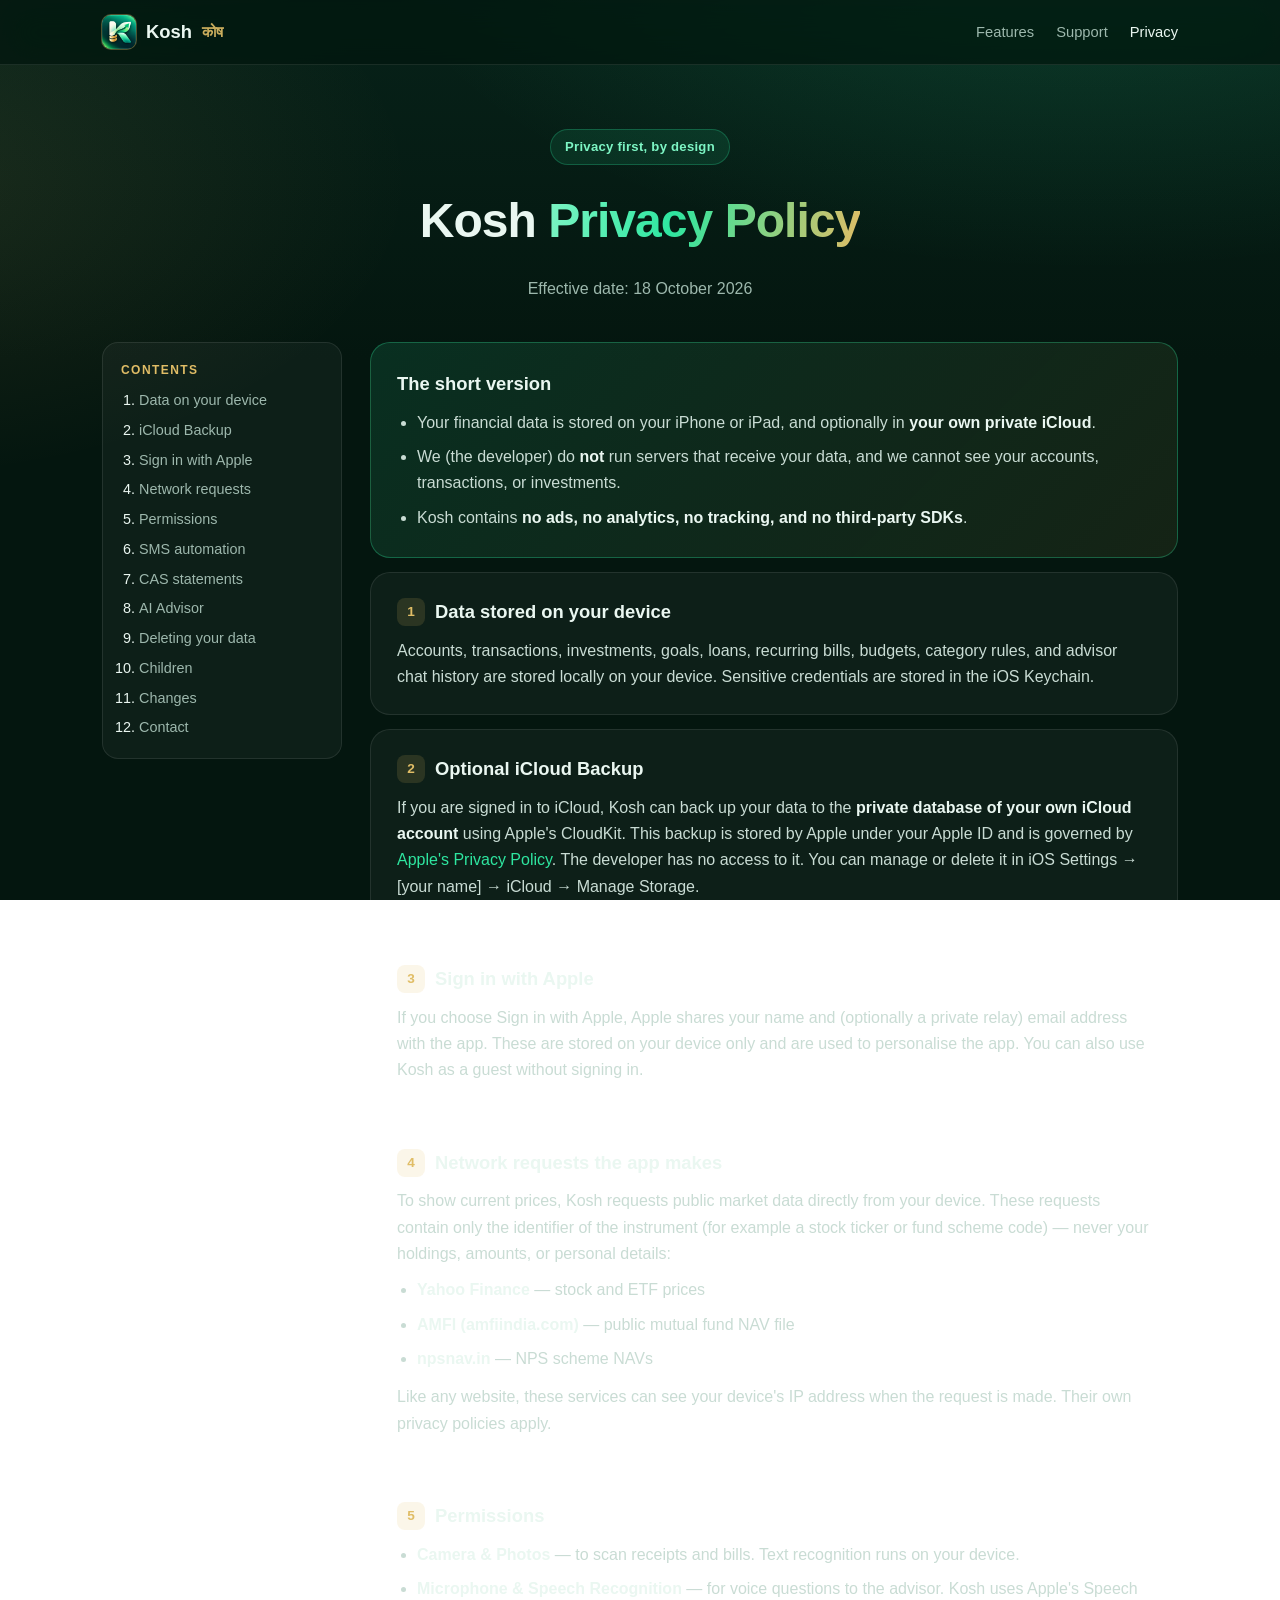
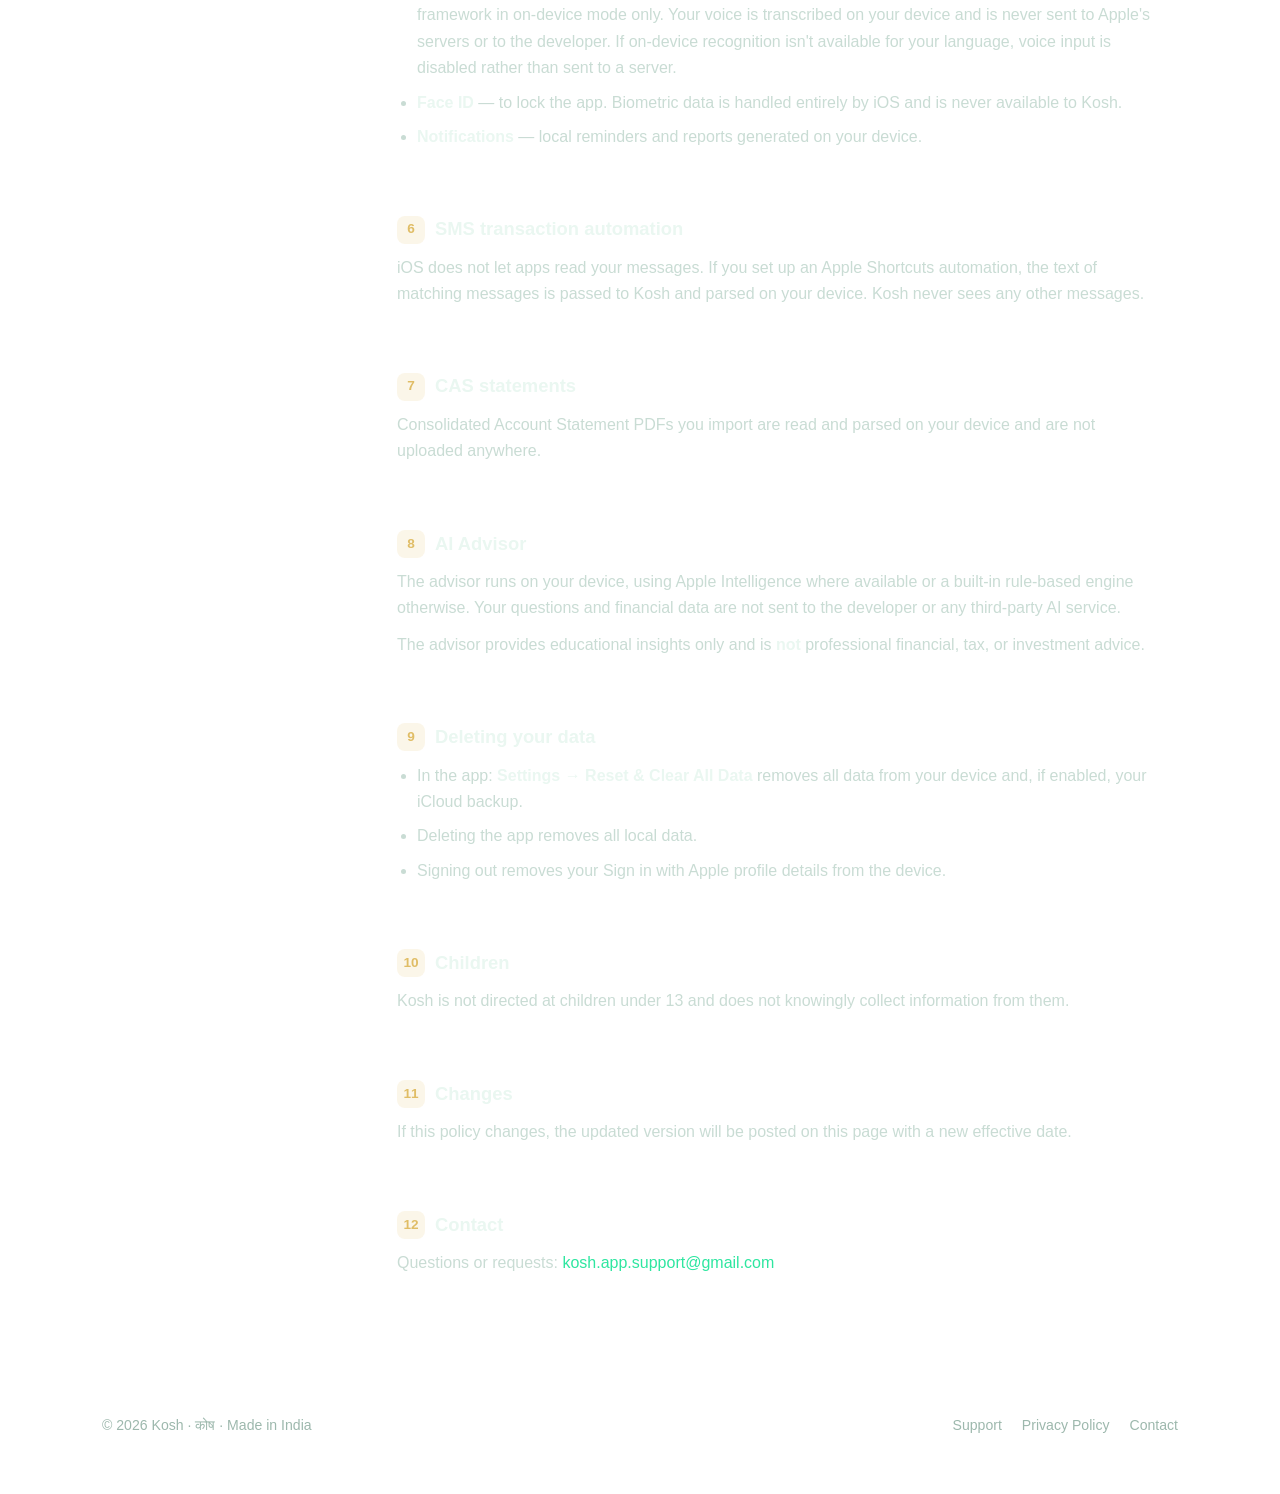
==== privacy.html @ d5144a24 "Kosh support and privacy policy site" ====
<!DOCTYPE html>
<html lang="en">
<head>
<meta charset="utf-8">
<meta name="viewport" content="width=device-width, initial-scale=1">
<title>Privacy Policy — Kosh</title>
<meta name="description" content="How Kosh handles your data: stored on your device and your own private iCloud. No ads, no trackers, no servers.">
<meta name="theme-color" content="#04160f">
<link rel="icon" type="image/png" href="assets/favicon.png">
<link rel="apple-touch-icon" href="assets/apple-touch-icon.png">
<link rel="stylesheet" href="style.css?v=2">
</head>
<body>

<header class="nav">
  <div class="wrap">
    <a class="brand" href="./"><img src="assets/kosh-icon-512.png" alt="">Kosh <span class="deva">कोष</span></a>
    <nav class="nav-links" aria-label="Main">
      <a href="./#features" class="hide-sm">Features</a>
      <a href="./#faq">Support</a>
      <a href="privacy.html" aria-current="page">Privacy</a>
    </nav>
  </div>
</header>

<main class="wrap">
  <div class="legal-hero">
    <span class="eyebrow">Privacy first, by design</span>
    <h1>Kosh <span class="grad">Privacy Policy</span></h1>
    <p class="meta">Effective date: 18 October 2026</p>
  </div>

  <div class="legal">
    <aside class="toc" aria-label="Contents">
      <b>Contents</b>
      <ol>
        <li><a href="#device">Data on your device</a></li>
        <li><a href="#icloud">iCloud Backup</a></li>
        <li><a href="#siwa">Sign in with Apple</a></li>
        <li><a href="#network">Network requests</a></li>
        <li><a href="#permissions">Permissions</a></li>
        <li><a href="#sms">SMS automation</a></li>
        <li><a href="#cas">CAS statements</a></li>
        <li><a href="#ai">AI Advisor</a></li>
        <li><a href="#delete">Deleting your data</a></li>
        <li><a href="#children">Children</a></li>
        <li><a href="#changes">Changes</a></li>
        <li><a href="#contact">Contact</a></li>
      </ol>
    </aside>

    <div class="doc">
      <div class="summary-card">
        <h2>The short version</h2>
        <ul>
          <li>Your financial data is stored on your iPhone or iPad, and optionally in <strong>your own private iCloud</strong>.</li>
          <li>We (the developer) do <strong>not</strong> run servers that receive your data, and we cannot see your accounts, transactions, or investments.</li>
          <li>Kosh contains <strong>no ads, no analytics, no tracking, and no third-party SDKs</strong>.</li>
        </ul>
      </div>

      <section id="device">
        <h2><span class="n">1</span>Data stored on your device</h2>
        <p>Accounts, transactions, investments, goals, loans, recurring bills, budgets, category rules, and advisor chat history are stored locally on your device. Sensitive credentials are stored in the iOS Keychain.</p>
      </section>

      <section id="icloud">
        <h2><span class="n">2</span>Optional iCloud Backup</h2>
        <p>If you are signed in to iCloud, Kosh can back up your data to the <strong>private database of your own iCloud account</strong> using Apple's CloudKit. This backup is stored by Apple under your Apple ID and is governed by <a href="https://www.apple.com/legal/privacy/">Apple's Privacy Policy</a>. The developer has no access to it. You can manage or delete it in iOS Settings → [your name] → iCloud → Manage Storage.</p>
      </section>

      <section id="siwa">
        <h2><span class="n">3</span>Sign in with Apple</h2>
        <p>If you choose Sign in with Apple, Apple shares your name and (optionally a private relay) email address with the app. These are stored on your device only and are used to personalise the app. You can also use Kosh as a guest without signing in.</p>
      </section>

      <section id="network">
        <h2><span class="n">4</span>Network requests the app makes</h2>
        <p>To show current prices, Kosh requests public market data directly from your device. These requests contain only the identifier of the instrument (for example a stock ticker or fund scheme code) — never your holdings, amounts, or personal details:</p>
        <ul>
          <li><strong>Yahoo Finance</strong> — stock and ETF prices</li>
          <li><strong>AMFI (amfiindia.com)</strong> — public mutual fund NAV file</li>
          <li><strong>npsnav.in</strong> — NPS scheme NAVs</li>
        </ul>
        <p>Like any website, these services can see your device's IP address when the request is made. Their own privacy policies apply.</p>
      </section>

      <section id="permissions">
        <h2><span class="n">5</span>Permissions</h2>
        <ul>
          <li><strong>Camera &amp; Photos</strong> — to scan receipts and bills. Text recognition runs on your device.</li>
          <li><strong>Microphone &amp; Speech Recognition</strong> — for voice questions to the advisor. Kosh uses Apple's Speech framework in on-device mode only. Your voice is transcribed on your device and is never sent to Apple's servers or to the developer. If on-device recognition isn't available for your language, voice input is disabled rather than sent to a server.</li>
          <li><strong>Face ID</strong> — to lock the app. Biometric data is handled entirely by iOS and is never available to Kosh.</li>
          <li><strong>Notifications</strong> — local reminders and reports generated on your device.</li>
        </ul>
      </section>

      <section id="sms">
        <h2><span class="n">6</span>SMS transaction automation</h2>
        <p>iOS does not let apps read your messages. If you set up an Apple Shortcuts automation, the text of matching messages is passed to Kosh and parsed on your device. Kosh never sees any other messages.</p>
      </section>

      <section id="cas">
        <h2><span class="n">7</span>CAS statements</h2>
        <p>Consolidated Account Statement PDFs you import are read and parsed on your device and are not uploaded anywhere.</p>
      </section>

      <section id="ai">
        <h2><span class="n">8</span>AI Advisor</h2>
        <p>The advisor runs on your device, using Apple Intelligence where available or a built-in rule-based engine otherwise. Your questions and financial data are not sent to the developer or any third-party AI service.</p>
        <p>The advisor provides educational insights only and is <strong>not</strong> professional financial, tax, or investment advice.</p>
      </section>

      <section id="delete">
        <h2><span class="n">9</span>Deleting your data</h2>
        <ul>
          <li>In the app: <strong>Settings → Reset &amp; Clear All Data</strong> removes all data from your device and, if enabled, your iCloud backup.</li>
          <li>Deleting the app removes all local data.</li>
          <li>Signing out removes your Sign in with Apple profile details from the device.</li>
        </ul>
      </section>

      <section id="children">
        <h2><span class="n">10</span>Children</h2>
        <p>Kosh is not directed at children under 13 and does not knowingly collect information from them.</p>
      </section>

      <section id="changes">
        <h2><span class="n">11</span>Changes</h2>
        <p>If this policy changes, the updated version will be posted on this page with a new effective date.</p>
      </section>

      <section id="contact">
        <h2><span class="n">12</span>Contact</h2>
        <p>Questions or requests: <a href="mailto:kosh.app.support@gmail.com">kosh.app.support@gmail.com</a></p>
      </section>
    </div>
  </div>
</main>

<footer>
  <div class="wrap">
    <span>© 2026 Kosh · कोष · Made in India</span>
    <nav aria-label="Footer"><a href="./#faq">Support</a><a href="privacy.html">Privacy Policy</a><a href="mailto:kosh.app.support@gmail.com">Contact</a></nav>
  </div>
</footer>

</body>
</html>
---- style.css ----
/* Kosh — brand theme (emerald vault, mint growth, gold coins). No web fonts, no trackers. */
:root {
    --bg: #04160f;
    --bg-2: #072219;
    --surface: rgba(255, 255, 255, 0.04);
    --surface-2: rgba(255, 255, 255, 0.07);
    --border: rgba(255, 255, 255, 0.09);
    --text: #eaf7f1;
    --muted: #9db8ad;
    --mint: #2ee6a0;
    --mint-2: #7df5c4;
    --emerald: #0f7a5a;
    --gold: #e0bd66;
    --gold-2: #b8913a;
    --ivory: #f7f3e6;
    --violet: #8b7cff;
    --radius: 20px;
    --shadow: 0 20px 60px -20px rgba(0, 0, 0, 0.6);
    --max: 1120px;
}

* { box-sizing: border-box; }
html { scroll-behavior: smooth; }
body {
    margin: 0;
    font: 16px/1.65 -apple-system, BlinkMacSystemFont, "SF Pro Text", "Segoe UI", Roboto, "Noto Sans Devanagari", sans-serif;
    color: var(--text);
    background:
        radial-gradient(1200px 600px at 85% -10%, rgba(46, 230, 160, 0.16), transparent 60%),
        radial-gradient(900px 500px at -10% 20%, rgba(224, 189, 102, 0.10), transparent 60%),
        linear-gradient(180deg, var(--bg-2), var(--bg) 40%);
    background-attachment: fixed;
    -webkit-font-smoothing: antialiased;
}
a { color: var(--mint); text-decoration: none; }
a:hover { text-decoration: underline; }
img { max-width: 100%; display: block; }
.wrap { max-width: var(--max); margin: 0 auto; padding: 0 22px; }

/* ---------- Nav ---------- */
.nav {
    position: sticky; top: 0; z-index: 10;
    backdrop-filter: saturate(160%) blur(18px);
    -webkit-backdrop-filter: saturate(160%) blur(18px);
    background: rgba(4, 22, 15, 0.72);
    border-bottom: 1px solid var(--border);
}
.nav .wrap { display: flex; align-items: center; justify-content: space-between; height: 64px; }
.brand { display: flex; align-items: center; gap: 10px; color: var(--text); font-weight: 700; font-size: 1.15rem; }
.brand:hover { text-decoration: none; }
.brand img { width: 34px; height: 34px; border-radius: 9px; box-shadow: 0 0 0 1px rgba(224, 189, 102, 0.35); }
.brand .deva { color: var(--gold); font-weight: 600; font-size: 0.95rem; opacity: 0.9; }
.nav-links { display: flex; gap: 22px; font-size: 0.92rem; }
.nav-links a { color: var(--muted); }
.nav-links a:hover, .nav-links a[aria-current="page"] { color: var(--text); text-decoration: none; }

/* ---------- Hero ---------- */
.hero { padding: 88px 0 56px; text-align: center; }
.hero-icon {
    width: 128px; height: 128px; margin: 0 auto 28px; border-radius: 30px;
    box-shadow: 0 0 0 1px rgba(224, 189, 102, 0.35), 0 30px 80px -10px rgba(46, 230, 160, 0.45);
}
.eyebrow {
    display: inline-flex; align-items: center; gap: 8px;
    padding: 6px 14px; border-radius: 999px;
    background: rgba(46, 230, 160, 0.10); border: 1px solid rgba(46, 230, 160, 0.25);
    color: var(--mint-2); font-size: 0.82rem; font-weight: 600; letter-spacing: 0.02em;
}
.hero h1 {
    margin: 22px auto 16px; max-width: 820px;
    font-size: clamp(2.3rem, 5.5vw, 4rem); line-height: 1.08; letter-spacing: -0.03em;
}
.grad {
    background: linear-gradient(100deg, var(--mint-2), var(--mint) 40%, var(--gold) 100%);
    -webkit-background-clip: text; background-clip: text; color: transparent;
}
.hero p.lead { max-width: 640px; margin: 0 auto; color: var(--muted); font-size: 1.15rem; }
.cta-row { display: flex; gap: 12px; justify-content: center; flex-wrap: wrap; margin-top: 34px; }
.btn {
    display: inline-flex; align-items: center; gap: 10px;
    padding: 13px 22px; border-radius: 14px; font-weight: 650; font-size: 0.98rem;
    border: 1px solid var(--border); color: var(--text); background: var(--surface-2);
}
.btn:hover { text-decoration: none; background: rgba(255, 255, 255, 0.11); }
.btn-primary {
    color: #032116; border: none;
    background: linear-gradient(135deg, var(--mint-2), var(--mint));
    box-shadow: 0 12px 30px -10px rgba(46, 230, 160, 0.7);
}
.btn-primary:hover { background: linear-gradient(135deg, #9af8d2, #45ecb0); }
.btn svg { width: 18px; height: 18px; }

/* ---------- Trust strip ---------- */
.trust { display: flex; justify-content: center; flex-wrap: wrap; gap: 10px 26px; margin-top: 46px; color: var(--muted); font-size: 0.9rem; }
.trust span { display: inline-flex; align-items: center; gap: 8px; }
.trust svg { width: 16px; height: 16px; color: var(--mint); }

/* ---------- Sections ---------- */
section { padding: 72px 0; }
.section-head { text-align: center; max-width: 680px; margin: 0 auto 44px; }
.section-head .kicker { color: var(--gold); font-weight: 700; font-size: 0.8rem; letter-spacing: 0.14em; text-transform: uppercase; }
.section-head h2 { margin: 10px 0 12px; font-size: clamp(1.7rem, 3.4vw, 2.5rem); letter-spacing: -0.02em; line-height: 1.15; }
.section-head p { color: var(--muted); margin: 0; font-size: 1.05rem; }

/* ---------- Feature grid ---------- */
.grid { display: grid; gap: 16px; grid-template-columns: repeat(auto-fit, minmax(250px, 1fr)); }
.card {
    position: relative; padding: 24px; border-radius: var(--radius);
    background: linear-gradient(180deg, var(--surface-2), var(--surface));
    border: 1px solid var(--border);
    transition: transform 0.2s ease, border-color 0.2s ease;
}
.card:hover { transform: translateY(-3px); border-color: rgba(46, 230, 160, 0.35); }
.card h3 { margin: 14px 0 6px; font-size: 1.08rem; }
.card p { margin: 0; color: var(--muted); font-size: 0.95rem; }
.ico {
    width: 44px; height: 44px; border-radius: 12px; display: grid; place-items: center;
    background: rgba(46, 230, 160, 0.12); color: var(--mint);
    box-shadow: inset 0 0 0 1px rgba(46, 230, 160, 0.25);
}
.ico svg { width: 22px; height: 22px; }
.ico.gold { background: rgba(224, 189, 102, 0.13); color: var(--gold); box-shadow: inset 0 0 0 1px rgba(224, 189, 102, 0.3); }
.ico.violet { background: rgba(139, 124, 255, 0.14); color: var(--violet); box-shadow: inset 0 0 0 1px rgba(139, 124, 255, 0.3); }

/* ---------- Spotlight (AI advisor) ---------- */
.spotlight {
    display: grid; gap: 36px; align-items: center; grid-template-columns: 1.1fr 1fr;
    padding: 40px; border-radius: 28px;
    background:
        radial-gradient(600px 300px at 100% 0%, rgba(139, 124, 255, 0.18), transparent 70%),
        linear-gradient(160deg, rgba(15, 122, 90, 0.35), rgba(4, 22, 15, 0.6));
    border: 1px solid var(--border); box-shadow: var(--shadow);
}
.spotlight h2 { margin: 10px 0 12px; font-size: clamp(1.6rem, 3vw, 2.2rem); letter-spacing: -0.02em; line-height: 1.15; }
.spotlight p { color: var(--muted); }
.ticks { list-style: none; padding: 0; margin: 18px 0 0; display: grid; gap: 10px; }
.ticks li { display: flex; gap: 10px; align-items: flex-start; }
.ticks svg { flex: none; width: 20px; height: 20px; color: var(--mint); margin-top: 2px; }
.chat { display: grid; gap: 12px; }
.bubble { padding: 14px 16px; border-radius: 18px; font-size: 0.95rem; max-width: 92%; }
.bubble.me { justify-self: end; background: linear-gradient(135deg, var(--mint-2), var(--mint)); color: #032116; border-bottom-right-radius: 6px; font-weight: 550; }
.bubble.ai { background: rgba(255, 255, 255, 0.06); border: 1px solid var(--border); border-bottom-left-radius: 6px; }
.bubble.ai b { color: var(--mint-2); }
.bubble .tag { display: flex; align-items: center; gap: 6px; font-size: 0.75rem; color: var(--violet); font-weight: 650; margin-bottom: 6px; }
.bubble .tag svg { width: 13px; height: 13px; }

/* ---------- Steps ---------- */
.steps { counter-reset: s; display: grid; gap: 16px; grid-template-columns: repeat(auto-fit, minmax(240px, 1fr)); }
.step { padding: 26px; border-radius: var(--radius); background: var(--surface); border: 1px solid var(--border); }
.step::before {
    counter-increment: s; content: counter(s);
    display: grid; place-items: center; width: 34px; height: 34px; border-radius: 50%;
    font-weight: 800; color: #2b1d00; background: linear-gradient(135deg, #f3d891, var(--gold));
}
.step h3 { margin: 14px 0 6px; font-size: 1.05rem; }
.step p { margin: 0; color: var(--muted); font-size: 0.95rem; }

/* ---------- Privacy band ---------- */
.band {
    display: grid; gap: 28px; grid-template-columns: repeat(auto-fit, minmax(200px, 1fr));
    padding: 34px; border-radius: 28px; text-align: center;
    background: linear-gradient(135deg, rgba(224, 189, 102, 0.12), rgba(46, 230, 160, 0.08));
    border: 1px solid rgba(224, 189, 102, 0.25);
}
.band .num { font-size: 2.1rem; font-weight: 800; letter-spacing: -0.02em; }
.band .lbl { color: var(--muted); font-size: 0.92rem; }

/* ---------- FAQ ---------- */
.faq { max-width: 800px; margin: 0 auto; display: grid; gap: 10px; }
details { border-radius: 16px; background: var(--surface); border: 1px solid var(--border); padding: 4px 20px; }
details[open] { background: var(--surface-2); border-color: rgba(46, 230, 160, 0.3); }
summary { cursor: pointer; list-style: none; padding: 16px 0; font-weight: 650; display: flex; justify-content: space-between; gap: 16px; }
summary::-webkit-details-marker { display: none; }
summary::after { content: "+"; color: var(--mint); font-size: 1.3rem; line-height: 1; transition: transform 0.2s; }
details[open] summary::after { transform: rotate(45deg); }
details p { margin: 0 0 18px; color: var(--muted); }

/* ---------- Contact ---------- */
.contact {
    text-align: center; padding: 48px 28px; border-radius: 28px;
    background: radial-gradient(500px 220px at 50% 0%, rgba(46, 230, 160, 0.18), transparent 70%), var(--surface);
    border: 1px solid var(--border);
}
.contact h2 { margin: 0 0 10px; font-size: clamp(1.6rem, 3vw, 2.2rem); }
.contact p { color: var(--muted); margin: 0 0 24px; }

/* ---------- Footer ---------- */
footer { padding: 40px 0 56px; border-top: 1px solid var(--border); color: var(--muted); font-size: 0.88rem; }
footer .wrap { display: flex; justify-content: space-between; align-items: center; flex-wrap: wrap; gap: 16px; }
footer nav { display: flex; gap: 20px; }
footer a { color: var(--muted); }

/* ---------- Legal (privacy policy) ---------- */
.legal-hero { padding: 64px 0 24px; text-align: center; }
.legal-hero h1 { margin: 16px 0 8px; font-size: clamp(2rem, 4.5vw, 3rem); letter-spacing: -0.02em; }
.legal-hero .meta { color: var(--muted); }
.legal { display: grid; gap: 28px; grid-template-columns: 240px 1fr; align-items: start; padding-bottom: 72px; }
.toc { position: sticky; top: 88px; padding: 18px; border-radius: 16px; background: var(--surface); border: 1px solid var(--border); font-size: 0.9rem; }
.toc b { display: block; margin-bottom: 8px; color: var(--gold); font-size: 0.75rem; letter-spacing: 0.12em; text-transform: uppercase; }
.toc ol { margin: 0; padding-left: 18px; display: grid; gap: 6px; }
.toc a { color: var(--muted); }
.toc a:hover { color: var(--text); }
.doc { display: grid; gap: 14px; }
.summary-card {
    padding: 26px; border-radius: var(--radius);
    background: linear-gradient(135deg, rgba(46, 230, 160, 0.12), rgba(224, 189, 102, 0.08));
    border: 1px solid rgba(46, 230, 160, 0.3);
}
.summary-card h2 { margin: 0 0 12px; font-size: 1.2rem; }
.doc section { padding: 24px 26px; border-radius: var(--radius); background: var(--surface); border: 1px solid var(--border); scroll-margin-top: 84px; }
.doc h2 { margin: 0 0 10px; font-size: 1.15rem; display: flex; align-items: center; gap: 10px; }
.doc h2 .n { display: grid; place-items: center; width: 28px; height: 28px; border-radius: 8px; font-size: 0.85rem; background: rgba(224, 189, 102, 0.14); color: var(--gold); }
.doc p, .doc li { color: #c9dcd4; }
.doc p { margin: 0 0 10px; }
.doc p:last-child { margin-bottom: 0; }
.doc ul { margin: 0; padding-left: 20px; display: grid; gap: 8px; }
.doc ul + p { margin-top: 12px; }
.doc strong { color: var(--text); }

/* ---------- Responsive ---------- */
@media (max-width: 860px) {
    .spotlight { grid-template-columns: 1fr; padding: 28px; }
    .legal { grid-template-columns: 1fr; }
    .toc { position: static; }
}
@media (max-width: 560px) {
    .nav-links { gap: 14px; font-size: 0.85rem; }
    .nav-links .hide-sm { display: none; }
    .hero { padding-top: 56px; }
    section { padding: 52px 0; }
}
@media (prefers-reduced-motion: reduce) {
    html { scroll-behavior: auto; }
    .card { transition: none; }
}
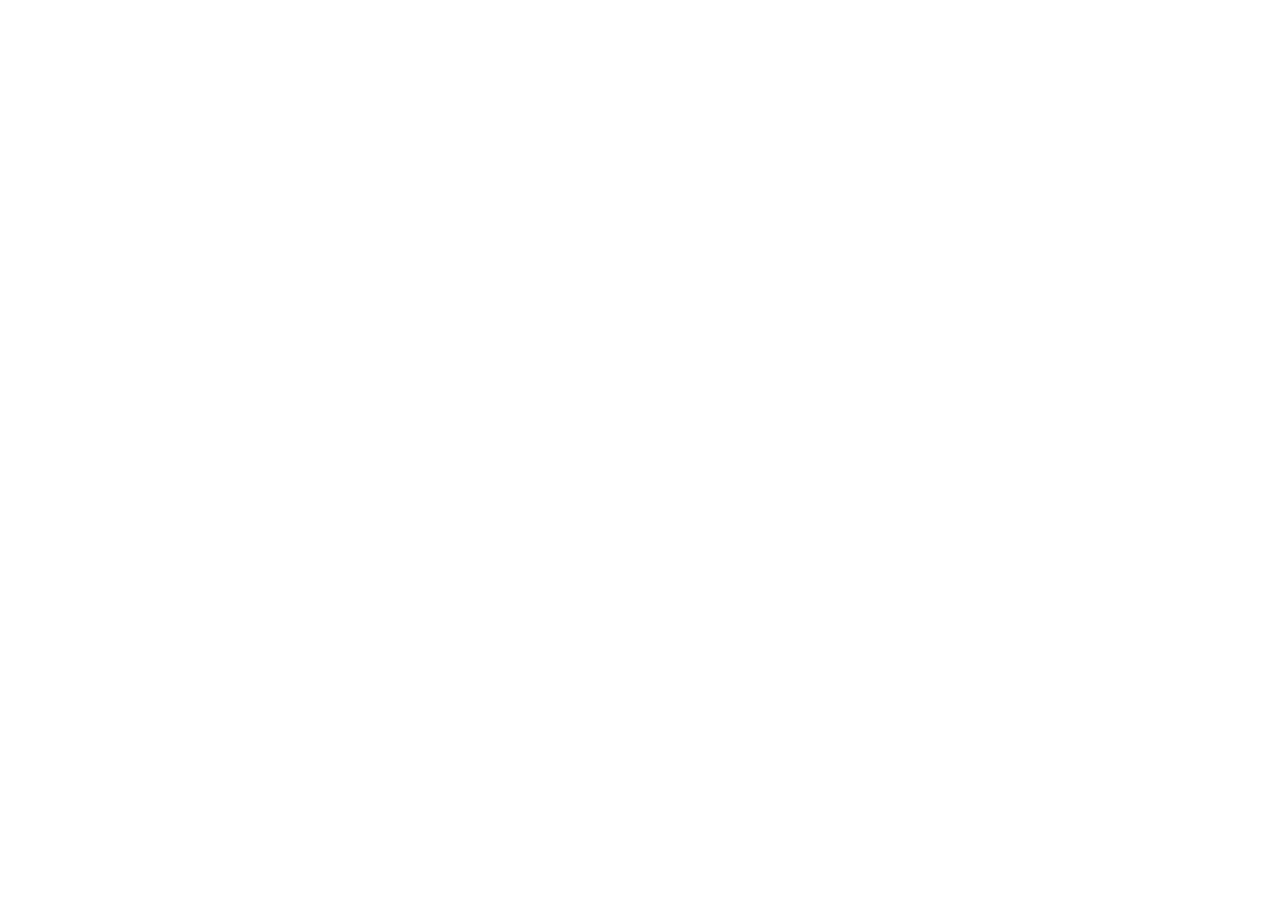
==== commit 69e20391: "Redirect to kosh-app.github.io" ====
--- a/privacy.html
+++ b/privacy.html
@@ -2,148 +2,12 @@
 <html lang="en">
 <head>
 <meta charset="utf-8">
-<meta name="viewport" content="width=device-width, initial-scale=1">
-<title>Privacy Policy — Kosh</title>
-<meta name="description" content="How Kosh handles your data: stored on your device and your own private iCloud. No ads, no trackers, no servers.">
-<meta name="theme-color" content="#04160f">
-<link rel="icon" type="image/png" href="assets/favicon.png">
-<link rel="apple-touch-icon" href="assets/apple-touch-icon.png">
-<link rel="stylesheet" href="style.css?v=2">
+<title>Kosh has moved</title>
+<meta http-equiv="refresh" content="0; url=https://kosh-app.github.io/privacy.html">
+<link rel="canonical" href="https://kosh-app.github.io/privacy.html">
+<meta name="robots" content="noindex">
 </head>
-<body>
-
-<header class="nav">
-  <div class="wrap">
-    <a class="brand" href="./"><img src="assets/kosh-icon-512.png" alt="">Kosh <span class="deva">कोष</span></a>
-    <nav class="nav-links" aria-label="Main">
-      <a href="./#features" class="hide-sm">Features</a>
-      <a href="./#faq">Support</a>
-      <a href="privacy.html" aria-current="page">Privacy</a>
-    </nav>
-  </div>
-</header>
-
-<main class="wrap">
-  <div class="legal-hero">
-    <span class="eyebrow">Privacy first, by design</span>
-    <h1>Kosh <span class="grad">Privacy Policy</span></h1>
-    <p class="meta">Effective date: 18 October 2026</p>
-  </div>
-
-  <div class="legal">
-    <aside class="toc" aria-label="Contents">
-      <b>Contents</b>
-      <ol>
-        <li><a href="#device">Data on your device</a></li>
-        <li><a href="#icloud">iCloud Backup</a></li>
-        <li><a href="#siwa">Sign in with Apple</a></li>
-        <li><a href="#network">Network requests</a></li>
-        <li><a href="#permissions">Permissions</a></li>
-        <li><a href="#sms">SMS automation</a></li>
-        <li><a href="#cas">CAS statements</a></li>
-        <li><a href="#ai">AI Advisor</a></li>
-        <li><a href="#delete">Deleting your data</a></li>
-        <li><a href="#children">Children</a></li>
-        <li><a href="#changes">Changes</a></li>
-        <li><a href="#contact">Contact</a></li>
-      </ol>
-    </aside>
-
-    <div class="doc">
-      <div class="summary-card">
-        <h2>The short version</h2>
-        <ul>
-          <li>Your financial data is stored on your iPhone or iPad, and optionally in <strong>your own private iCloud</strong>.</li>
-          <li>We (the developer) do <strong>not</strong> run servers that receive your data, and we cannot see your accounts, transactions, or investments.</li>
-          <li>Kosh contains <strong>no ads, no analytics, no tracking, and no third-party SDKs</strong>.</li>
-        </ul>
-      </div>
-
-      <section id="device">
-        <h2><span class="n">1</span>Data stored on your device</h2>
-        <p>Accounts, transactions, investments, goals, loans, recurring bills, budgets, category rules, and advisor chat history are stored locally on your device. Sensitive credentials are stored in the iOS Keychain.</p>
-      </section>
-
-      <section id="icloud">
-        <h2><span class="n">2</span>Optional iCloud Backup</h2>
-        <p>If you are signed in to iCloud, Kosh can back up your data to the <strong>private database of your own iCloud account</strong> using Apple's CloudKit. This backup is stored by Apple under your Apple ID and is governed by <a href="https://www.apple.com/legal/privacy/">Apple's Privacy Policy</a>. The developer has no access to it. You can manage or delete it in iOS Settings → [your name] → iCloud → Manage Storage.</p>
-      </section>
-
-      <section id="siwa">
-        <h2><span class="n">3</span>Sign in with Apple</h2>
-        <p>If you choose Sign in with Apple, Apple shares your name and (optionally a private relay) email address with the app. These are stored on your device only and are used to personalise the app. You can also use Kosh as a guest without signing in.</p>
-      </section>
-
-      <section id="network">
-        <h2><span class="n">4</span>Network requests the app makes</h2>
-        <p>To show current prices, Kosh requests public market data directly from your device. These requests contain only the identifier of the instrument (for example a stock ticker or fund scheme code) — never your holdings, amounts, or personal details:</p>
-        <ul>
-          <li><strong>Yahoo Finance</strong> — stock and ETF prices</li>
-          <li><strong>AMFI (amfiindia.com)</strong> — public mutual fund NAV file</li>
-          <li><strong>npsnav.in</strong> — NPS scheme NAVs</li>
-        </ul>
-        <p>Like any website, these services can see your device's IP address when the request is made. Their own privacy policies apply.</p>
-      </section>
-
-      <section id="permissions">
-        <h2><span class="n">5</span>Permissions</h2>
-        <ul>
-          <li><strong>Camera &amp; Photos</strong> — to scan receipts and bills. Text recognition runs on your device.</li>
-          <li><strong>Microphone &amp; Speech Recognition</strong> — for voice questions to the advisor. Kosh uses Apple's Speech framework in on-device mode only. Your voice is transcribed on your device and is never sent to Apple's servers or to the developer. If on-device recognition isn't available for your language, voice input is disabled rather than sent to a server.</li>
-          <li><strong>Face ID</strong> — to lock the app. Biometric data is handled entirely by iOS and is never available to Kosh.</li>
-          <li><strong>Notifications</strong> — local reminders and reports generated on your device.</li>
-        </ul>
-      </section>
-
-      <section id="sms">
-        <h2><span class="n">6</span>SMS transaction automation</h2>
-        <p>iOS does not let apps read your messages. If you set up an Apple Shortcuts automation, the text of matching messages is passed to Kosh and parsed on your device. Kosh never sees any other messages.</p>
-      </section>
-
-      <section id="cas">
-        <h2><span class="n">7</span>CAS statements</h2>
-        <p>Consolidated Account Statement PDFs you import are read and parsed on your device and are not uploaded anywhere.</p>
-      </section>
-
-      <section id="ai">
-        <h2><span class="n">8</span>AI Advisor</h2>
-        <p>The advisor runs on your device, using Apple Intelligence where available or a built-in rule-based engine otherwise. Your questions and financial data are not sent to the developer or any third-party AI service.</p>
-        <p>The advisor provides educational insights only and is <strong>not</strong> professional financial, tax, or investment advice.</p>
-      </section>
-
-      <section id="delete">
-        <h2><span class="n">9</span>Deleting your data</h2>
-        <ul>
-          <li>In the app: <strong>Settings → Reset &amp; Clear All Data</strong> removes all data from your device and, if enabled, your iCloud backup.</li>
-          <li>Deleting the app removes all local data.</li>
-          <li>Signing out removes your Sign in with Apple profile details from the device.</li>
-        </ul>
-      </section>
-
-      <section id="children">
-        <h2><span class="n">10</span>Children</h2>
-        <p>Kosh is not directed at children under 13 and does not knowingly collect information from them.</p>
-      </section>
-
-      <section id="changes">
-        <h2><span class="n">11</span>Changes</h2>
-        <p>If this policy changes, the updated version will be posted on this page with a new effective date.</p>
-      </section>
-
-      <section id="contact">
-        <h2><span class="n">12</span>Contact</h2>
-        <p>Questions or requests: <a href="mailto:kosh.app.support@gmail.com">kosh.app.support@gmail.com</a></p>
-      </section>
-    </div>
-  </div>
-</main>
-
-<footer>
-  <div class="wrap">
-    <span>© 2026 Kosh · कोष · Made in India</span>
-    <nav aria-label="Footer"><a href="./#faq">Support</a><a href="privacy.html">Privacy Policy</a><a href="mailto:kosh.app.support@gmail.com">Contact</a></nav>
-  </div>
-</footer>
-
+<body style="background:#04160f;color:#eaf7f1;font-family:-apple-system,sans-serif;text-align:center;padding:80px 20px">
+<p>Kosh has moved to <a style="color:#2ee6a0" href="https://kosh-app.github.io/privacy.html">https://kosh-app.github.io/privacy.html</a></p>
 </body>
 </html>
